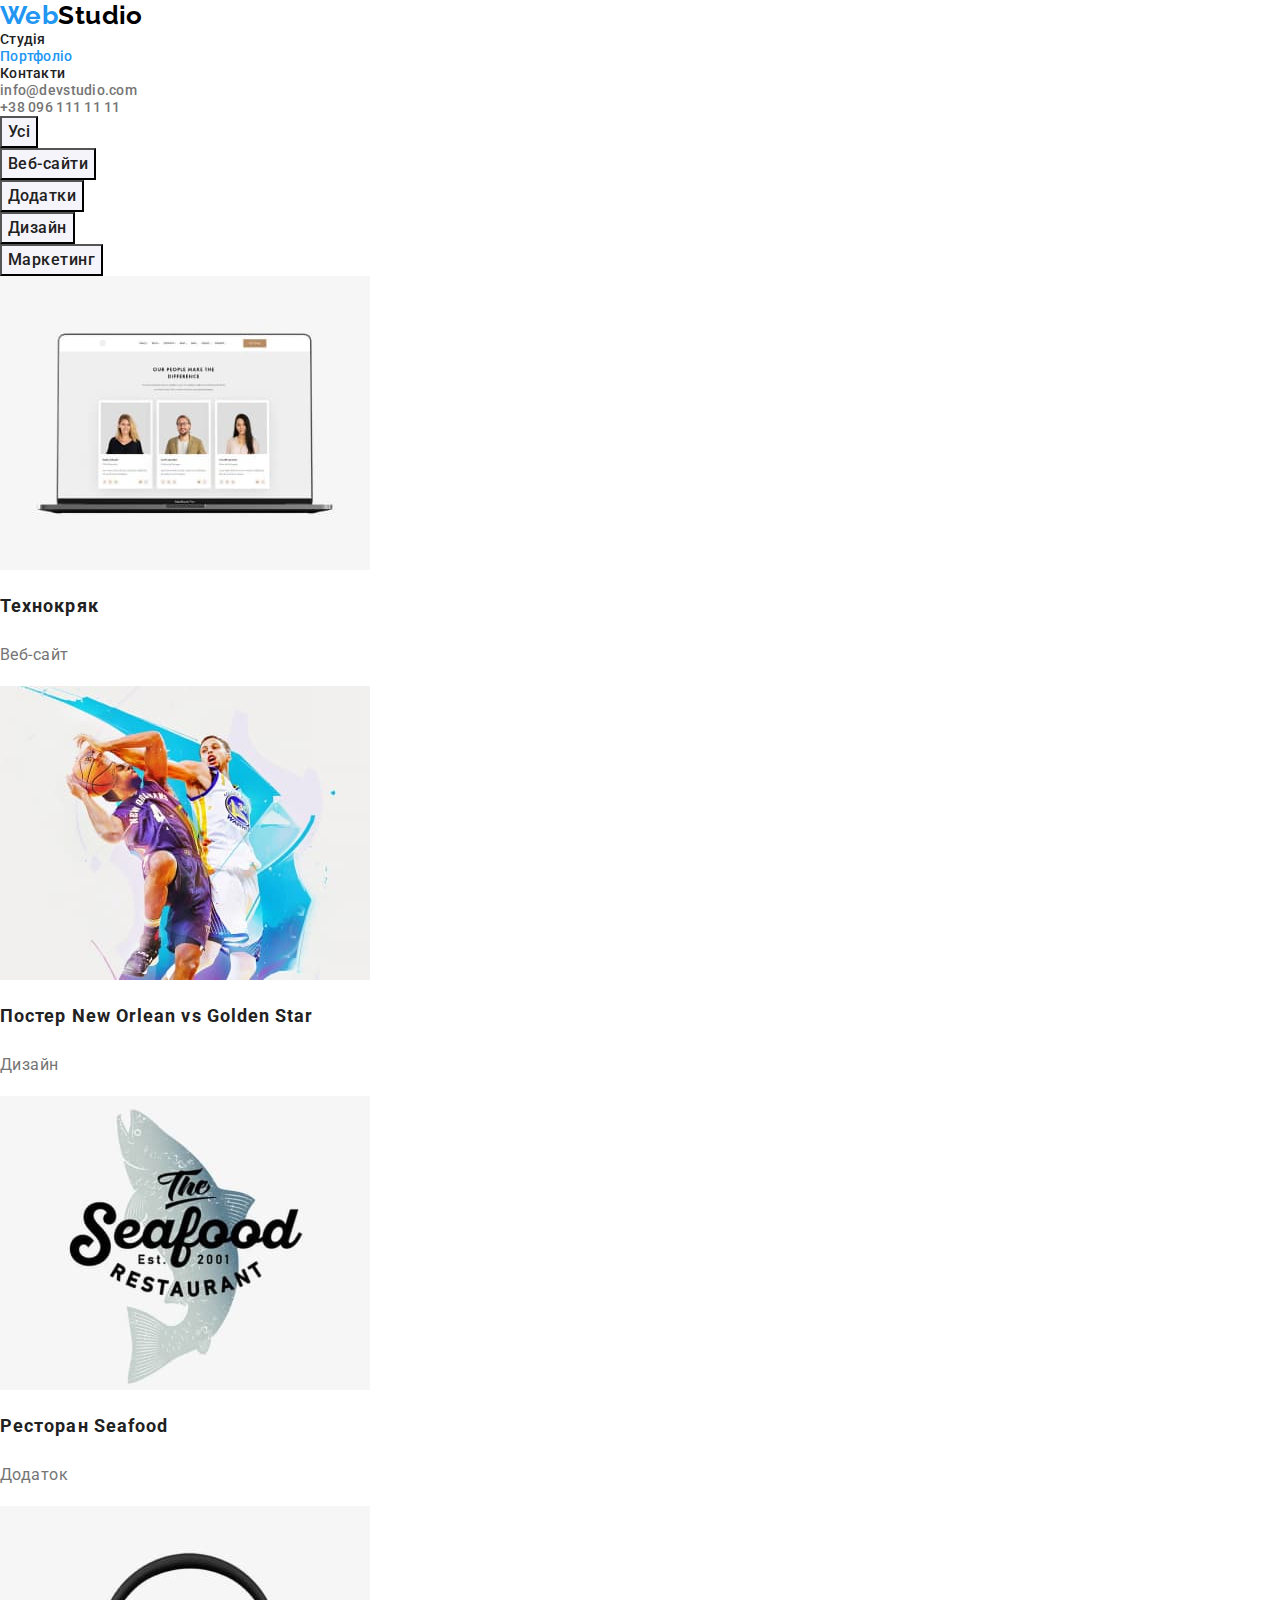
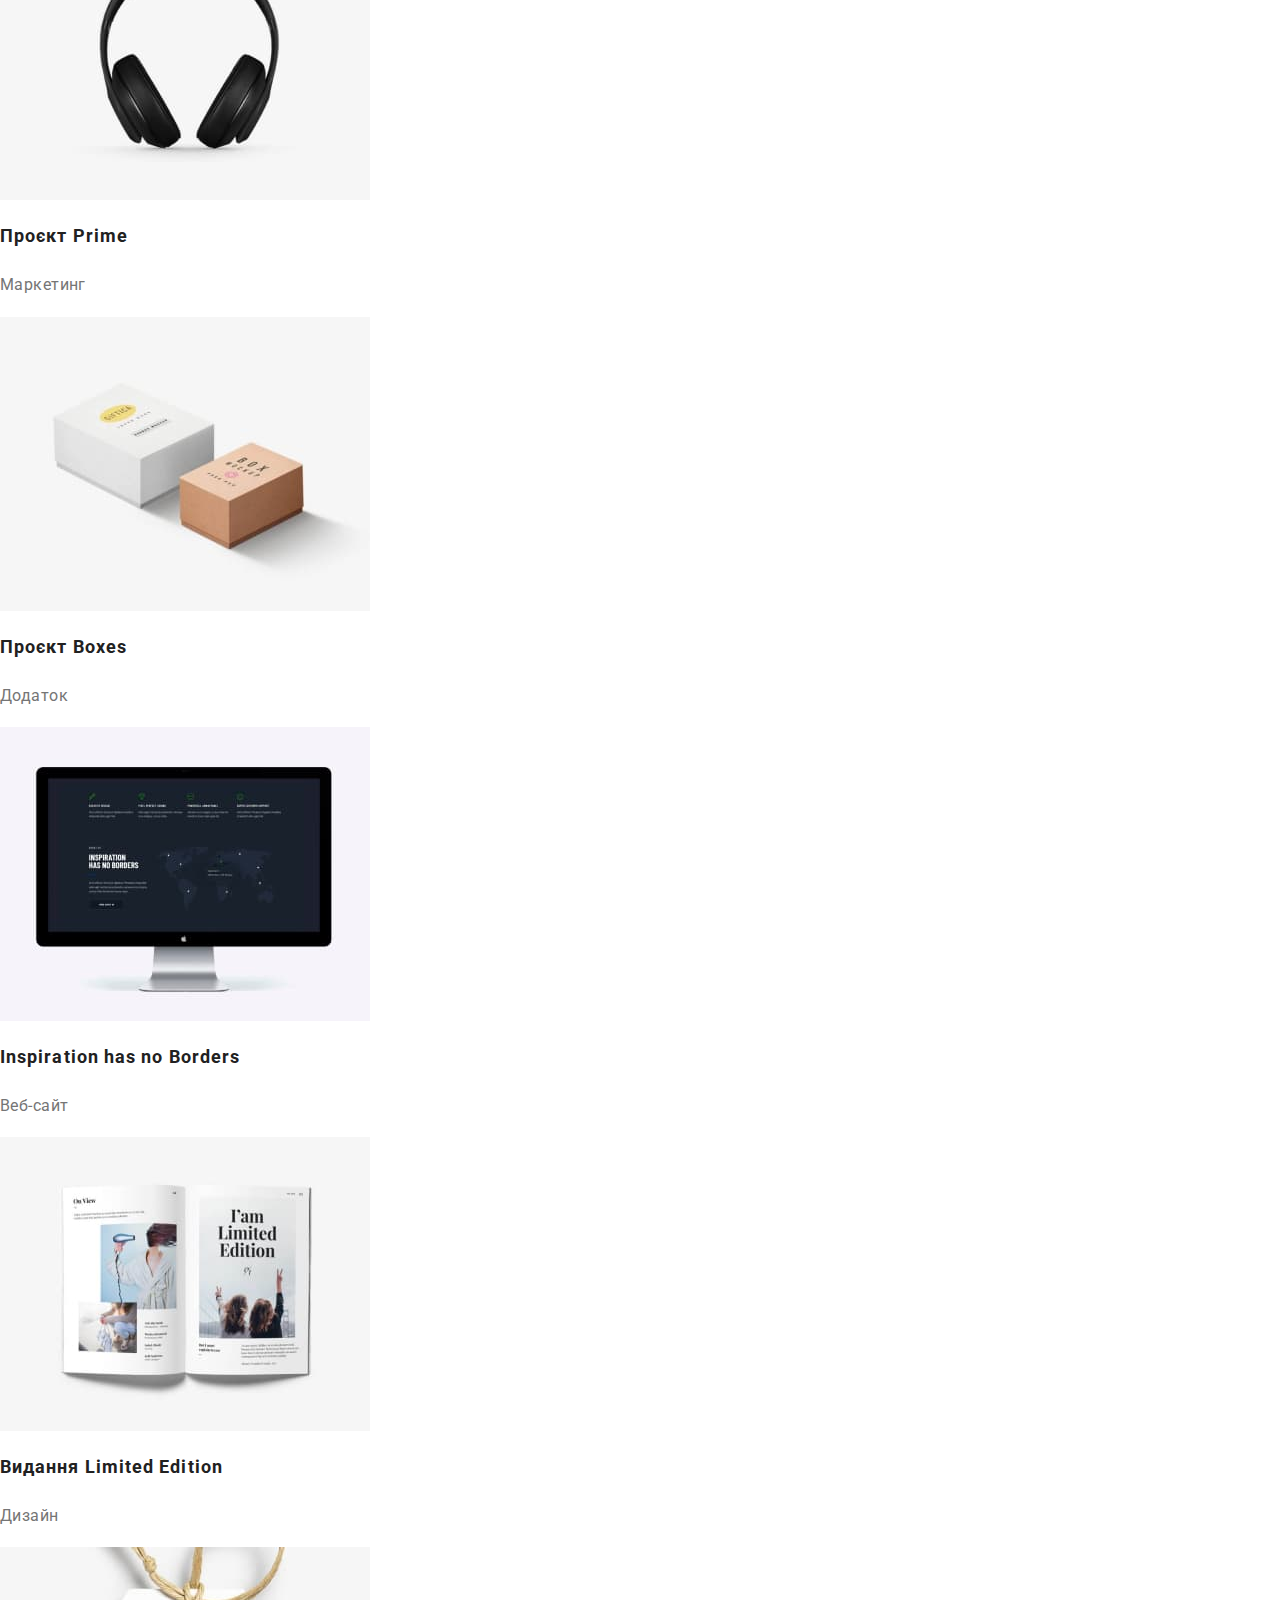
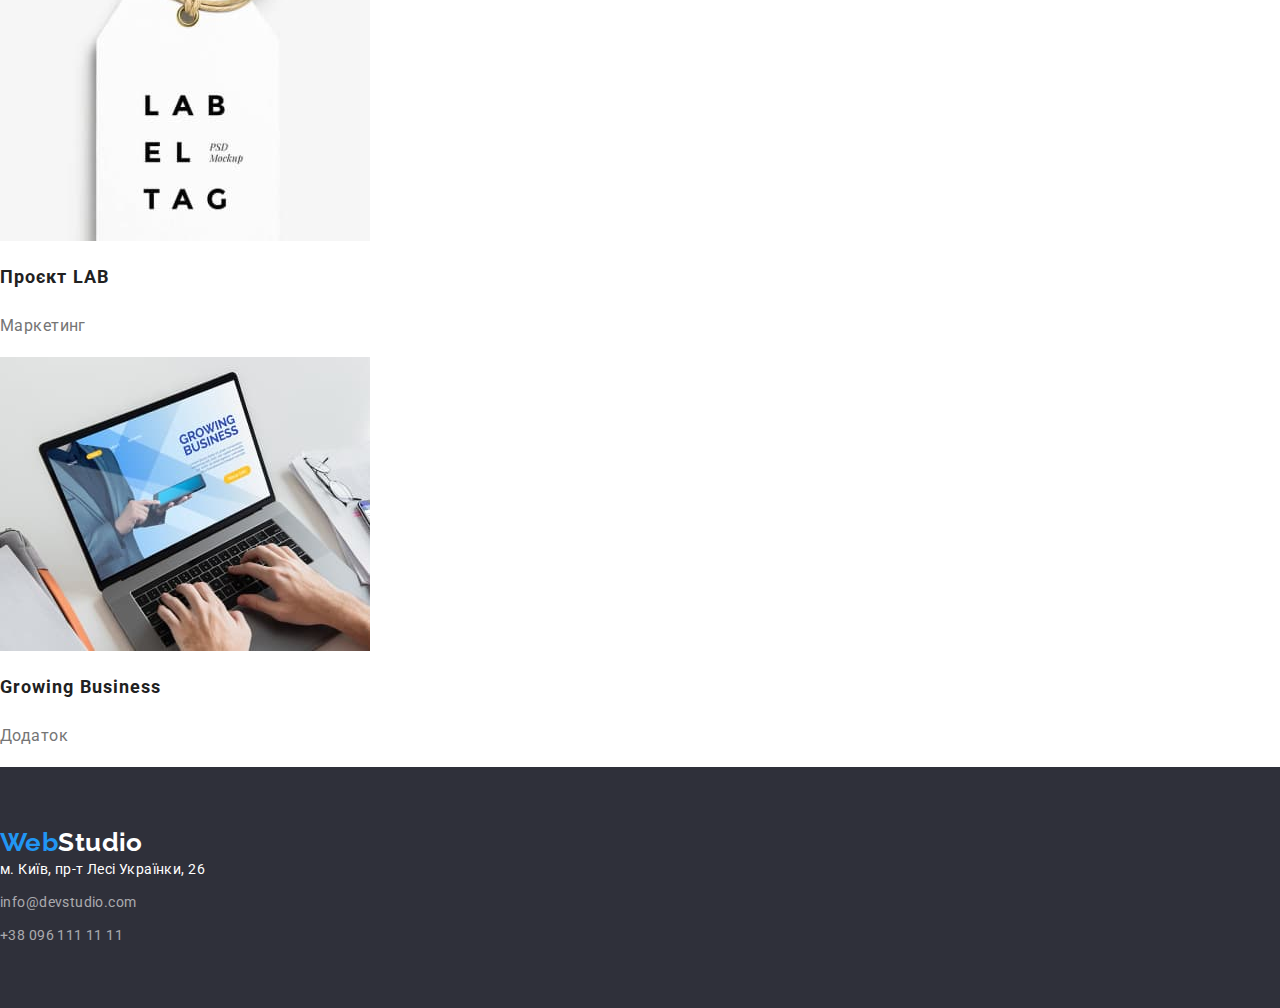
==== portfolio.html @ ab70d48a "додає геометрію елементам головної сторінки проекту" ====
<!DOCTYPE html>
<html lang="uk">

<head>
    <meta charset="UTF-8">
    <meta http-equiv="X-UA-Compatible" content="IE=edge">
    <meta name="viewport" content="width=device-width, initial-scale=1.0">
    <title>Портфоліо</title>
    <link rel="preconnect" href="https://fonts.googleapis.com">
    <link rel="preconnect" href="https://fonts.gstatic.com" crossorigin>
    <link href="https://fonts.googleapis.com/css2?family=Raleway:wght@700&family=Roboto:wght@400;500;700;900&display=swap"
        rel="stylesheet">
    <link rel="stylesheet" href="https://cdnjs.cloudflare.com/ajax/libs/modern-normalize/1.1.0/modern-normalize.min.css">
    <link rel="stylesheet" href="./css/styles.css" />
</head>

<body class="page">
    <!--Шапка проекту-->
    <header>
        <nav>
            <a class="logo" href="./index.html" lang="en">
                <span class="part-logo">Web</span>Studio</a>
            <ul class="list site-nav">
                <li><a class="link" href="./index.html">Студія</a></li>
                <li><a class="link current" href="./portfolio.html">Портфоліо</a></li>
                <li><a class="link" href="#">Контакти</a></li>
            </ul>
        </nav>
        <ul class="list contacts-header">
            <li><a href="mailto:info@devstudio.com">info@devstudio.com</a></li>
            <li><a href="tel:+380961111111">+38 096 111 11 11</a></li>
        </ul>
    </header>
        <!-- основна частина -->
       <main>
            <!-- фільтр прикладів проектів -->
            <section>
                <h1 class="visually-hidden">Приклади проектів</h1>
                <ul class="list filter">
                    <li><button type="button">Усі</button></li>
                    <li><button type="button">Веб-сайти</button></li>
                    <li><button type="button">Додатки</button></li>
                    <li><button type="button">Дизайн</button></li>
                    <li><button type="button">Маркетинг</button></li>
                </ul>                      
                <ul class="list examples-projects">
                    <li>
                        <a href="#">
                            <img src="./images/img_portfolio/img_1.jpg" 
                                 alt="ноутбук з зображеннями людей"
                                 width="370">
                            <h2 class="project-title">Технокряк</h2>
                            <p class="project-type">Веб-сайт</p>
                        </a>
                    </li>
                    <li>
                        <a href="#">
                            <img src="./images/img_portfolio/img_2.jpg" 
                                 alt="баскетболісти грають м'ячем"
                                 width="370">
                            <h2 class="project-title">Постер <span lang="en">New Orlean vs Golden Star</span></h2>
                            <p class="project-type">Дизайн</p>
                        </a>
                    </li>
                    <li>
                        <a href="#">
                            <img src="./images/img_portfolio/img_3.jpg" 
                                 alt="логотип ресторану seafood"
                                 width="370">
                            <h2 class="project-title">Ресторан <span lang="en">Seafood</span></h2>
                            <p class="project-type">Додаток</p>
                        </a>
                    </li>
                    <li>
                        <a href="#">
                            <img src="./images/img_portfolio/img_4.jpg" 
                                 alt="навушники"
                                 width="370">
                            <h2 class="project-title">Проєкт <span lang="en">Prime</span></h2>
                            <p class="project-type">Маркетинг</p>
                        </a>
                    </li>
                    <li>
                        <a href="#">
                            <img src="./images/img_portfolio/img_5.jpg" 
                                 alt="дві паперові коробочки"
                                 width="370">
                            <h2 class="project-title">Проєкт <span lang="en">Boxes</span></h2>
                            <p class="project-type">Додаток</p>
                        </a>
                    </li>
                    <li>
                        <a href="#">
                            <img src="./images/img_portfolio/img_6.jpg" 
                                 alt="монітор комп'ютера"
                                 width="370">
                            <h2 class="project-title" lang="en">Inspiration has no Borders</h2>
                            <p class="project-type">Веб-сайт</p>
                        </a>
                    </li>
                    <li>
                        <a href="#">
                            <img src="./images/img_portfolio/img_7.jpg" 
                                 alt="розгорнуті сторінки журналу"
                                 width="370">
                            <h2 class="project-title">Видання <span lang="en">Limited Edition</span></h2>
                            <p class="project-type">Дизайн</p>
                        </a>
                    </li>
                    <li>
                        <a href="#">
                            <img src="./images/img_portfolio/img_8.jpg" 
                                 alt="табличка з написом"
                                 width="370">
                            <h2 class="project-title">Проєкт <span lang="en">LAB</span></h2>
                            <p class="project-type">Маркетинг</p>
                        </a>
                    </li>
                    <li>
                        <a href="#">
                            <img src="./images/img_portfolio/img_9.jpg" 
                                 alt="людина працює на ноутбуці"
                                 width="370">
                            <h2 class="project-title" lang="en">Growing Business</h2>
                            <p class="project-type">Додаток</p>
                        </a>
                    </li>
                </ul>
            </section>
        </main>
    <!--Підвал проекту-->
    <footer class="footer">
        <a class="logo-footer" href="./index.html"><span class="part-logo">Web</span>Studio</a>
        <address>
            <ul class="list contacts-footer">
                <li><a href="https://goo.gl/maps/CPtrU1FHBa2aNyZL9" target="_blank" rel="noopener noreferrer nofollow">
                        м. Київ, пр-т Лесі Українки, 26
                    </a>
                </li>
                <li><a class="mail" href="mailto:info@devstudio.com">info@devstudio.com</a></li>
                <li><a class="tel" href="tel:+380961111111">+38 096 111 11 11</a></li>
            </ul>
        </address>
    </footer>
</body>
</html>
---- css/styles.css ----
/* цвет основного текста #212121 */
/* вторичный цвет текста #757575 */
/* белый #FFFFFF */
/* цвет акцент #2196F3 */
/* вторичный цвет фона #F5F4FA */

/* стили для index.html */

:root {
    --primary-text-color: #212121;
    --secondary-text-color: #757575;
    --white-text-color: #FFFFFF;
    --accent-color: #2196F3;
    --primary-background-color: #FFFFFF;
    --secondary-background-color: #F5F4FA;
}


html {
    box-sizing: border-box;
}

*,
*::before,
*::after {
    box-sizing: inherit;
}

body {
    color: var(--primary-text-color);
    background-color: var(--primary-background-color);
    font-family: Roboto, sans-serif;
    letter-spacing: 0.03em;
    font-size: 14px;
}

a {
    text-decoration: none;
}

.list {
    margin: 0;
    padding: 0;
    list-style: none;
}

/* .header {
    background-color: tomato;
} */

/* Logo */

.logo, 
.part-logo {
    color: #000000;
    font-family: Raleway, sans-serif;
    font-weight: 700;
    font-size: 26px;
    line-height: 1.19;
   }

.part-logo {
    color: var(--accent-color);
}

/* site-navigation */

.site-nav .link {
    color: var(--primary-text-color);
    font-weight: 500;
    font-size: 14px;
    line-height: 1.14;
    letter-spacing: 0.02em;
}

.site-nav .link:hover, 
.site-nav .link:focus {
    color: var(--accent-color);
}

.site-nav .link.current {
    color: var(--accent-color);
}

/* contacts-header */

.contacts-header a {
    color: var(--secondary-text-color);
    font-weight: 500;
    font-size: 14px;
    line-height: 1.14;
    letter-spacing: 0.02em;
}

.contacts-header a:hover,
.contacts-header a:focus {
    color: var(--accent-color);
}

.container {
    margin-left: auto;
    margin-right: auto;
    width: 1200px;
    padding-left: 15px;
    padding-right: 15px;
}

/* hero */

.hero {
    background-color: #2F303A;
    text-align: center;
}

.hero-title {
    margin-top: 0;
    margin-bottom: 30px;
    
    color: var(--white-text-color);
    font-weight: 900;
    font-size: 44px;
    line-height: 1.36;
    
    letter-spacing: 0.06em;
    text-transform: uppercase;
}

/* button */

.button {
    display: inline-block;
    min-width: 216px;
    color: var(--white-text-color);
    background-color: var(--accent-color);

    font-family: inherit;
    font-weight: 700;
    font-size: 16px;
    line-height: 1.88;
    align-items: center;
    text-align: center;
    letter-spacing: 0.06em;
    
    cursor: pointer;
    box-shadow: 0px 4px 4px rgba(0, 0, 0, 0.15);
    border-radius: 4px;
    padding: 10px 32px;
    border: 1px solid transparent;
}

.button:hover, 
.button:focus {
    background-color: #188CE8;
}

/* section about company */

.section {
    margin-bottom: 94px;
}

.section-title {
    font-size: 36px;
    line-height: 1.17;
    text-align: center;
    margin-top: 0;
    margin-bottom: 50px;
}

.visually-hidden {
    position: absolute;
    white-space: nowrap;
    width: 1px;
    height: 1px;
    overflow: hidden;
    border: 0;
    padding: 0;
    clip: rect(0 0 0 0);
    clip-path: inset(50%);
    margin: -1px;
}

.about-list .title {
    font-size: 14px;
    line-height: 1.14;
    text-transform: uppercase;
    margin-top: 0;
    margin-bottom: 10px;
}

.about-list .text {
    color: var(--secondary-text-color);
    line-height: 1.71;
    margin-top: 0;
    margin-bottom: 0;
}

/* Team of company */

.section-team {
    background-color: var(--secondary-background-color);
    padding: 94px 0;
}

.item-position {
    width: 270px;
    background-color: var(--primary-background-color);
    box-shadow: 0px 1px 3px rgba(0, 0, 0, 0.12), 0px 1px 1px rgba(0, 0, 0, 0.14), 0px 2px 1px rgba(0, 0, 0, 0.2);
    border-radius: 0px 0px 4px 4px;
    text-align: center;
    padding-bottom: 30px;
}

.image-position {
    display: block;
    margin-bottom: 30px;
}

.list-team .member {
    font-weight: 500;
    font-size: 16px;
    line-height: 1.19;
    margin-top: 0;
    margin-bottom: 10px;
}

.list-team .position {
    color: var(--secondary-text-color);
    font-size: 16px;
    line-height: 1.19;
    margin-top: 0;
    margin-bottom: 0;
}

/* footer */

.footer {
    background-color: #2F303A;
    padding-top: 60px;
    padding-bottom: 60px;
}

.logo-footer {
    color: var(--white-text-color);
    font-family: Raleway, sans-serif;
    font-weight: 700;
    font-size: 26px;
    line-height: 1.19;
}

.logo-footer-full {
    margin-bottom: 20px;
}

.contacts-footer a {
    color: var(--white-text-color);
    font-style: normal;
    font-size: 14px;
    line-height: 1.71;
}

.contacts-footer li:not(:last-child) {
    margin-bottom: 9px;
}

.contacts-footer .mail, 
.contacts-footer .tel {
    color: rgba(255, 255, 255, 0.6);
}

.contacts-footer a:hover,
.contacts-footer a:focus {
    color: var(--accent-color);
}


/* стили для portfolio.html */

.visually-hidden {
    position: absolute;
    white-space: nowrap;
    width: 1px;
    height: 1px;
    overflow: hidden;
    border: 0;
    padding: 0;
    clip: rect(0 0 0 0);
    clip-path: inset(50%);
    margin: -1px;
}

/* filter buttons */

.filter button {
    color: var(--primary-text-color);
    background-color: var(--secondary-background-color);
    font-family: inherit;
    font-weight: 500;
    font-size: 16px;
    line-height: 1.63;
    letter-spacing: 0.03em;
    cursor: pointer;
}

.filter button:hover,
.filter button:focus {
    color: var(--white-text-color);
    background-color: var(--accent-color);
}

/* examples-project */

.examples-projects a {
    color: inherit;
}

.project-title {
    font-size: 18px;
    line-height: 2;
    letter-spacing: 0.06em;
}

.project-type {
    color: var(--secondary-text-color);
    font-size: 16px;
    line-height: 1.88;
}
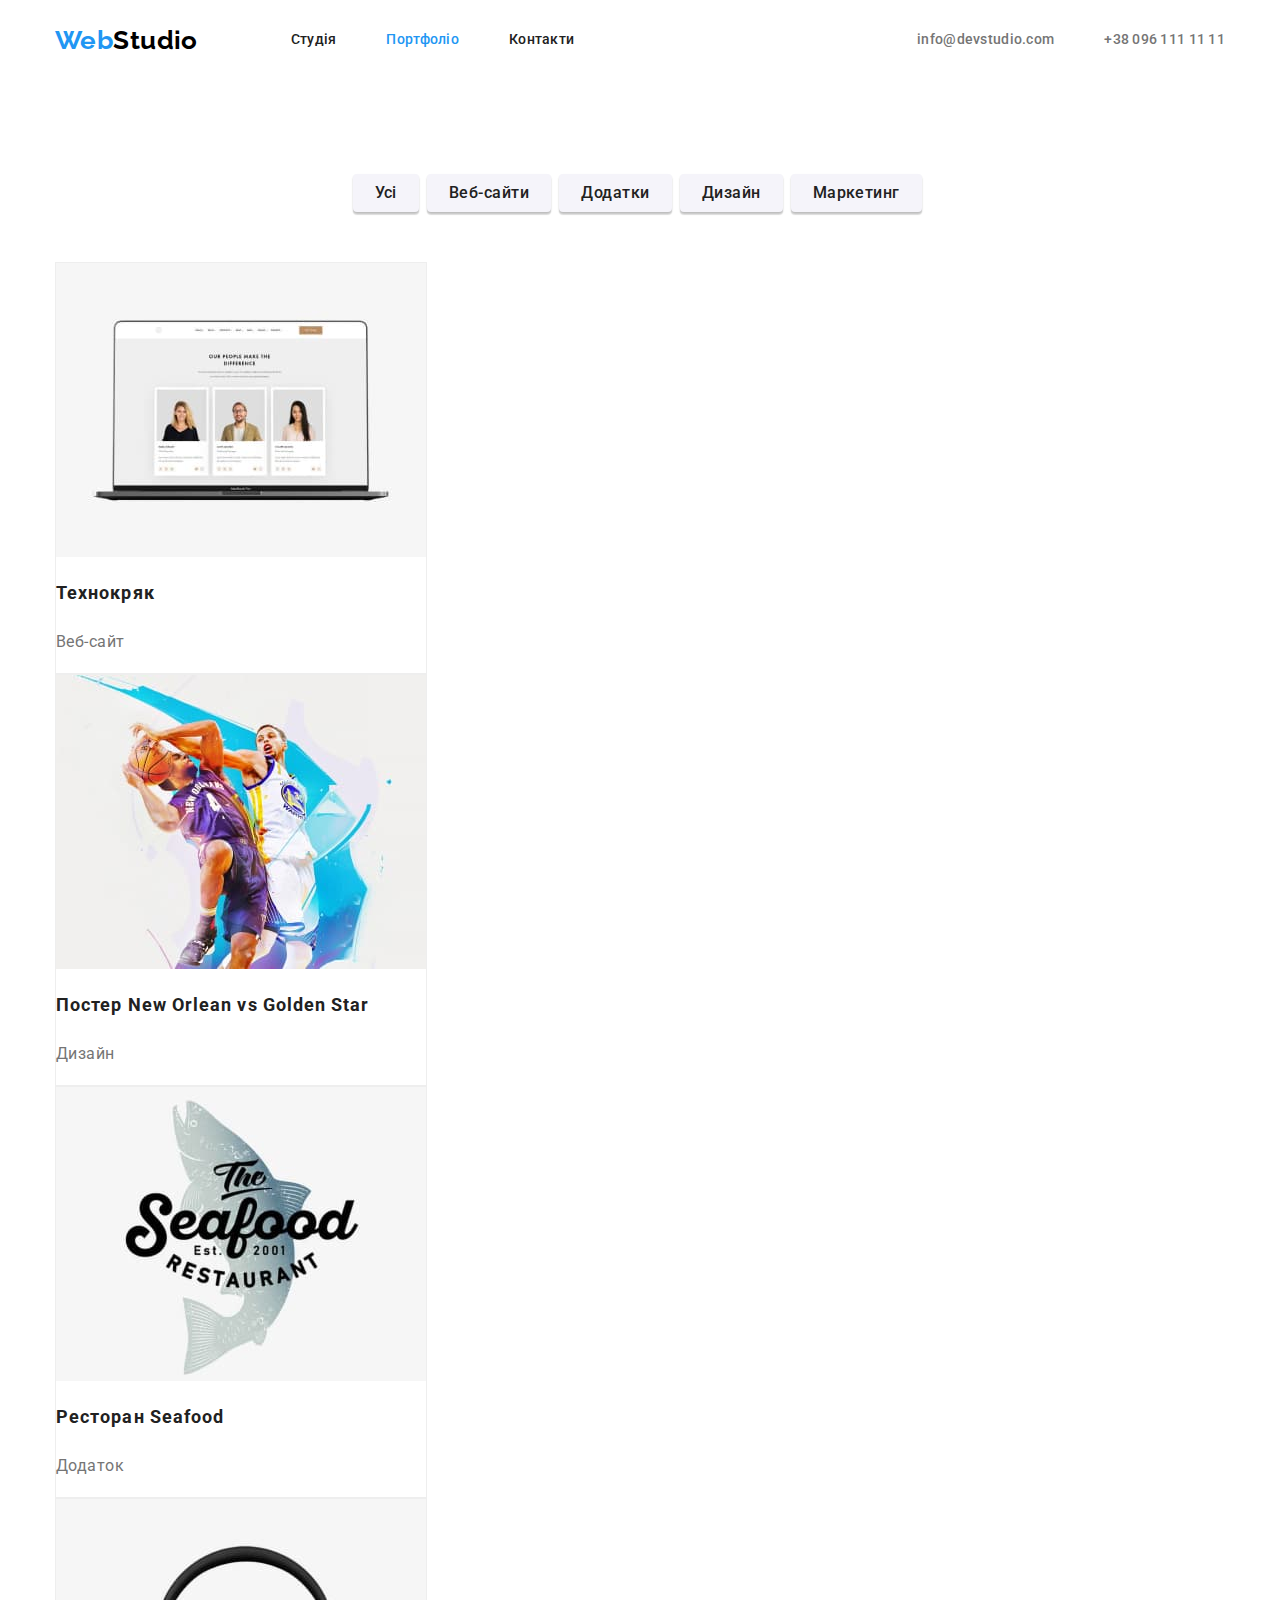
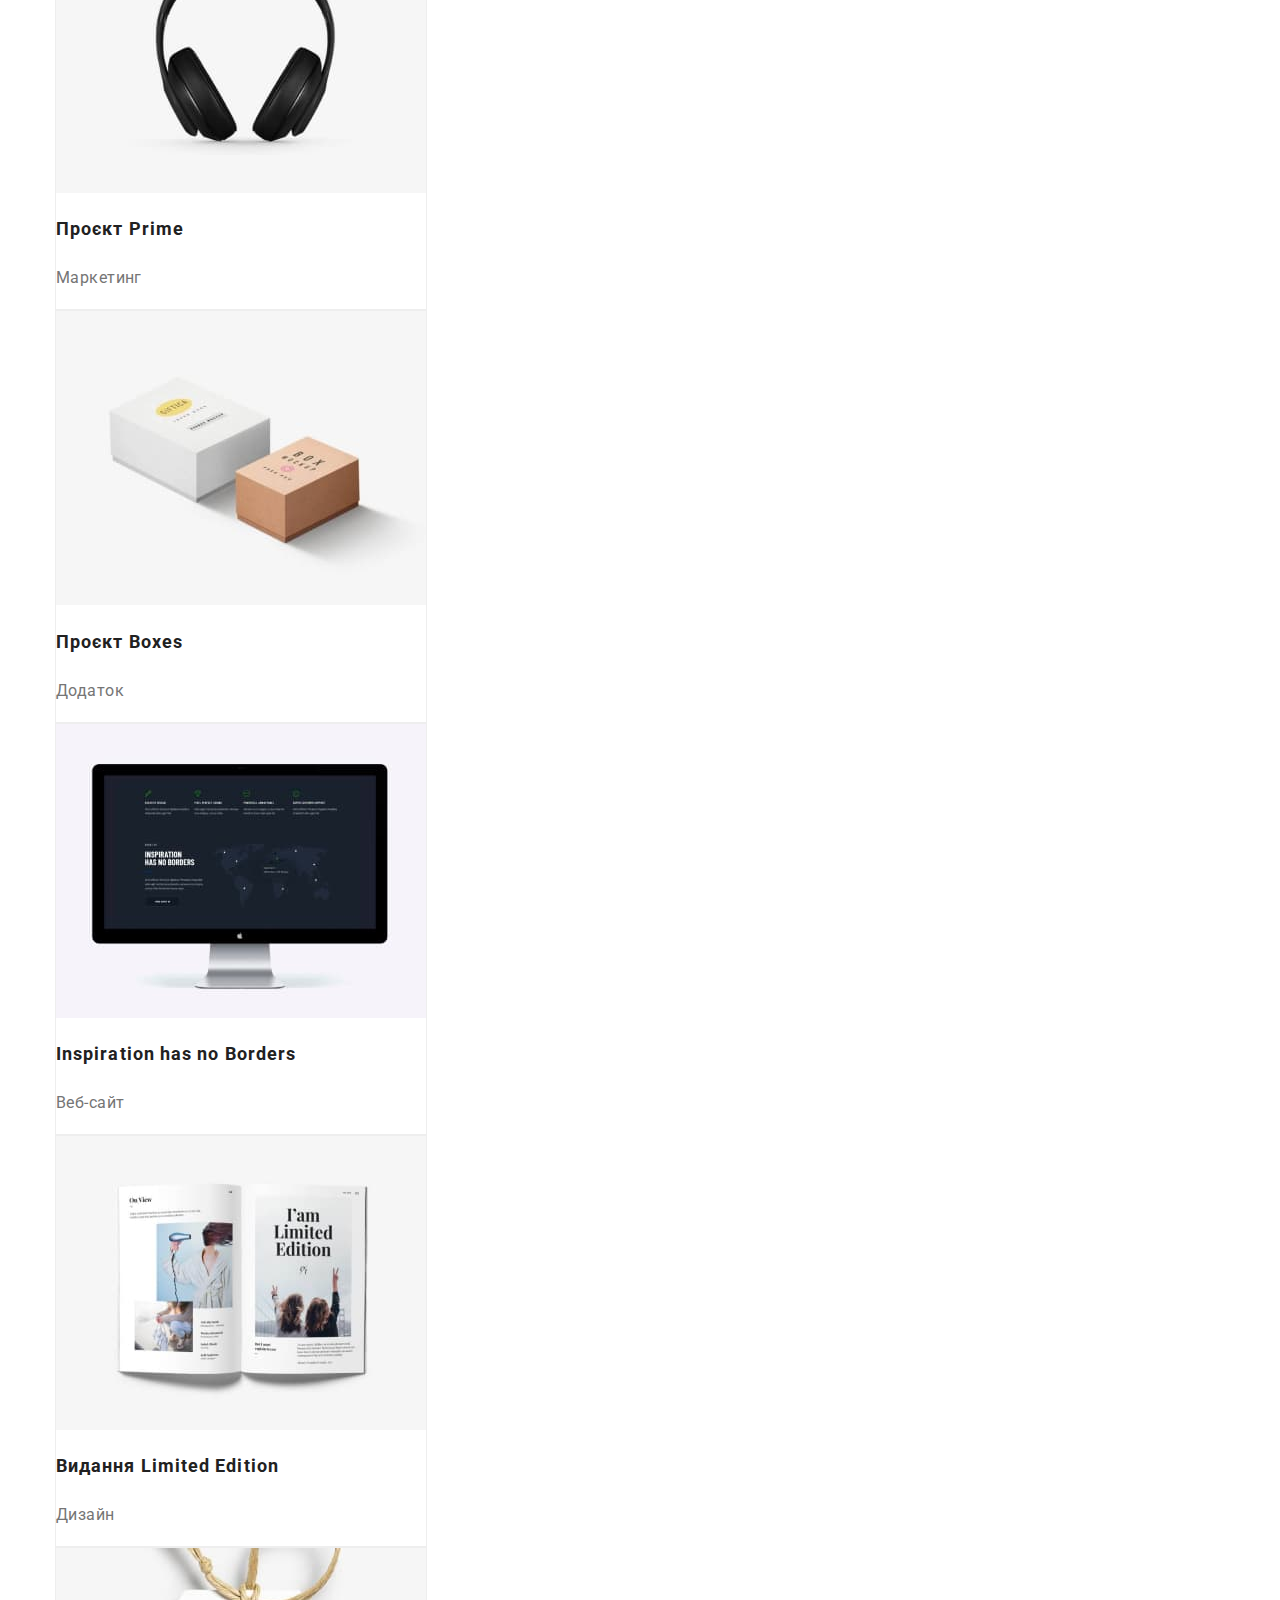
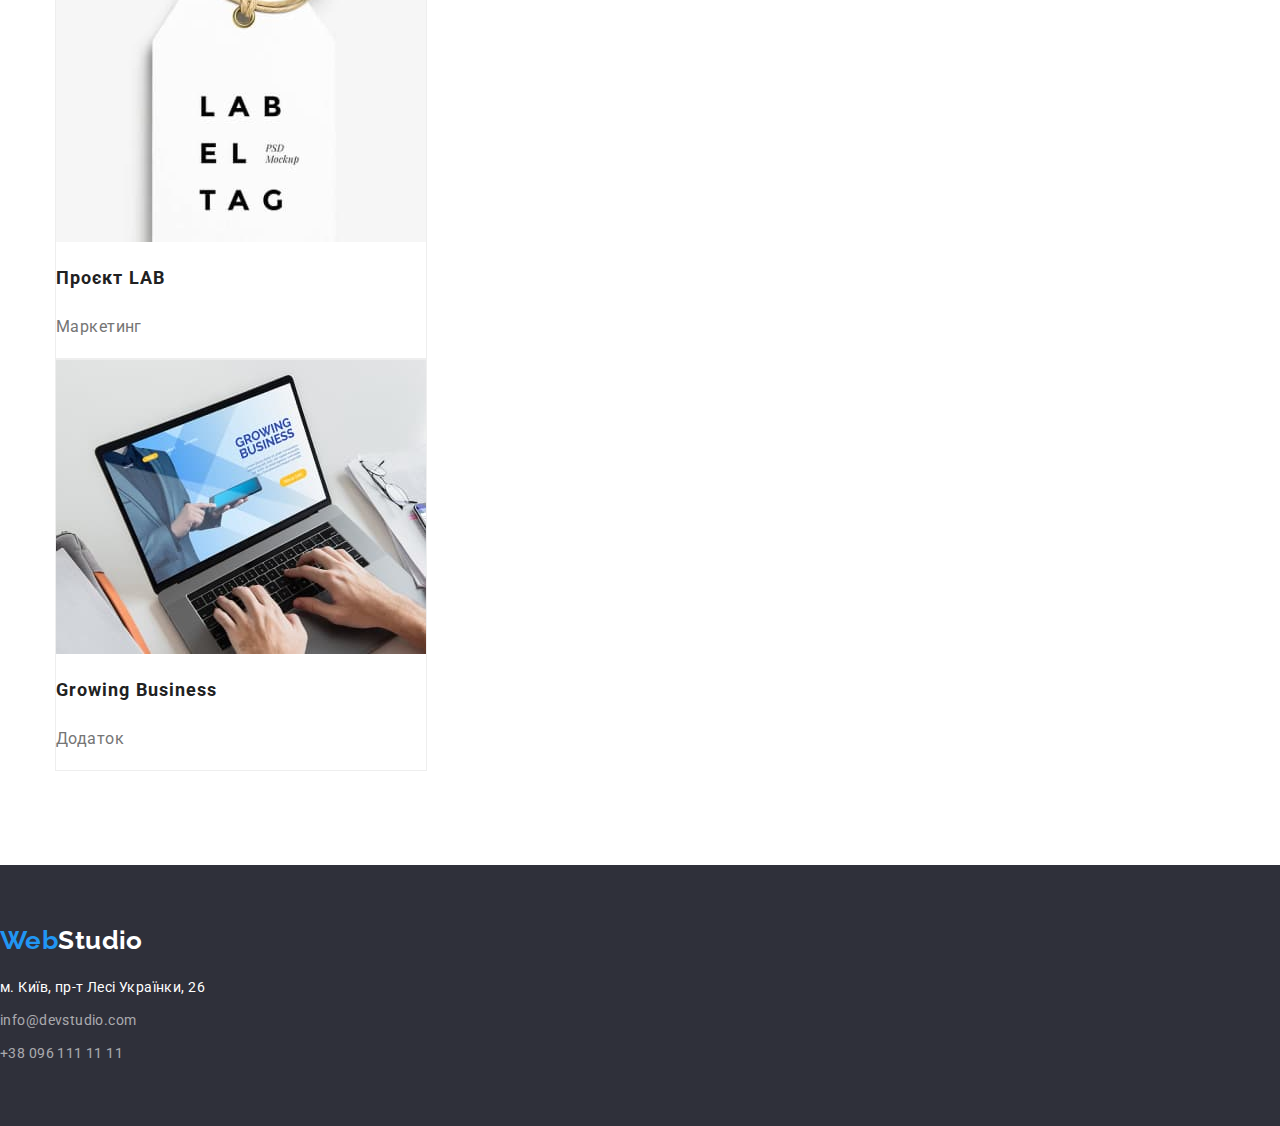
==== commit b04d8328: "додає розміщення елементів з використанням Flexbox (головна сторінка)" ====
--- a/portfolio.html
+++ b/portfolio.html
@@ -16,116 +16,104 @@
 
 <body class="page">
     <!--Шапка проекту-->
-    <header>
-        <nav>
+    <header class="header">
+        <div class="container main-header">
             <a class="logo" href="./index.html" lang="en">
                 <span class="part-logo">Web</span>Studio</a>
-            <ul class="list site-nav">
-                <li><a class="link" href="./index.html">Студія</a></li>
-                <li><a class="link current" href="./portfolio.html">Портфоліо</a></li>
-                <li><a class="link" href="#">Контакти</a></li>
+            <nav>
+                <ul class="list site-nav">
+                    <li class="item"><a class="link" href="./index.html">Студія</a></li>
+                    <li class="item"><a class="link current" href="./portfolio.html">Портфоліо</a></li>
+                    <li class="item"><a class="link" href="#">Контакти</a></li>
+                </ul>
+            </nav>
+            <ul class="list contacts-header">
+                <li class="item"><a href="mailto:info@devstudio.com">info@devstudio.com</a></li>
+                <li class="item"><a href="tel:+380961111111">+38 096 111 11 11</a></li>
             </ul>
-        </nav>
-        <ul class="list contacts-header">
-            <li><a href="mailto:info@devstudio.com">info@devstudio.com</a></li>
-            <li><a href="tel:+380961111111">+38 096 111 11 11</a></li>
-        </ul>
+        </div>
     </header>
         <!-- основна частина -->
        <main>
             <!-- фільтр прикладів проектів -->
-            <section>
-                <h1 class="visually-hidden">Приклади проектів</h1>
-                <ul class="list filter">
-                    <li><button type="button">Усі</button></li>
-                    <li><button type="button">Веб-сайти</button></li>
-                    <li><button type="button">Додатки</button></li>
-                    <li><button type="button">Дизайн</button></li>
-                    <li><button type="button">Маркетинг</button></li>
-                </ul>                      
-                <ul class="list examples-projects">
-                    <li>
-                        <a href="#">
-                            <img src="./images/img_portfolio/img_1.jpg" 
-                                 alt="ноутбук з зображеннями людей"
-                                 width="370">
-                            <h2 class="project-title">Технокряк</h2>
-                            <p class="project-type">Веб-сайт</p>
-                        </a>
-                    </li>
-                    <li>
-                        <a href="#">
-                            <img src="./images/img_portfolio/img_2.jpg" 
-                                 alt="баскетболісти грають м'ячем"
-                                 width="370">
-                            <h2 class="project-title">Постер <span lang="en">New Orlean vs Golden Star</span></h2>
-                            <p class="project-type">Дизайн</p>
-                        </a>
-                    </li>
-                    <li>
-                        <a href="#">
-                            <img src="./images/img_portfolio/img_3.jpg" 
-                                 alt="логотип ресторану seafood"
-                                 width="370">
-                            <h2 class="project-title">Ресторан <span lang="en">Seafood</span></h2>
-                            <p class="project-type">Додаток</p>
-                        </a>
-                    </li>
-                    <li>
-                        <a href="#">
-                            <img src="./images/img_portfolio/img_4.jpg" 
-                                 alt="навушники"
-                                 width="370">
-                            <h2 class="project-title">Проєкт <span lang="en">Prime</span></h2>
-                            <p class="project-type">Маркетинг</p>
-                        </a>
-                    </li>
-                    <li>
-                        <a href="#">
-                            <img src="./images/img_portfolio/img_5.jpg" 
-                                 alt="дві паперові коробочки"
-                                 width="370">
-                            <h2 class="project-title">Проєкт <span lang="en">Boxes</span></h2>
-                            <p class="project-type">Додаток</p>
-                        </a>
-                    </li>
-                    <li>
-                        <a href="#">
-                            <img src="./images/img_portfolio/img_6.jpg" 
-                                 alt="монітор комп'ютера"
-                                 width="370">
-                            <h2 class="project-title" lang="en">Inspiration has no Borders</h2>
-                            <p class="project-type">Веб-сайт</p>
-                        </a>
-                    </li>
-                    <li>
-                        <a href="#">
-                            <img src="./images/img_portfolio/img_7.jpg" 
-                                 alt="розгорнуті сторінки журналу"
-                                 width="370">
-                            <h2 class="project-title">Видання <span lang="en">Limited Edition</span></h2>
-                            <p class="project-type">Дизайн</p>
-                        </a>
-                    </li>
-                    <li>
-                        <a href="#">
-                            <img src="./images/img_portfolio/img_8.jpg" 
-                                 alt="табличка з написом"
-                                 width="370">
-                            <h2 class="project-title">Проєкт <span lang="en">LAB</span></h2>
-                            <p class="project-type">Маркетинг</p>
-                        </a>
-                    </li>
-                    <li>
-                        <a href="#">
-                            <img src="./images/img_portfolio/img_9.jpg" 
-                                 alt="людина працює на ноутбуці"
-                                 width="370">
-                            <h2 class="project-title" lang="en">Growing Business</h2>
-                            <p class="project-type">Додаток</p>
-                        </a>
-                    </li>
-                </ul>
+            <section class="section">
+                <div class="container">
+                    <h1 class="visually-hidden">Приклади проектів</h1>
+                    <ul class="list filter">
+                        <li class="item"><button type="button">Усі</button></li>
+                        <li class="item"><button type="button">Веб-сайти</button></li>
+                        <li class="item"><button type="button">Додатки</button></li>
+                        <li class="item"><button type="button">Дизайн</button></li>
+                        <li class="item"><button type="button">Маркетинг</button></li>
+                    </ul>
+                    <ul class="list examples-projects">
+                        <li>
+                            <div>
+                                <a class="item" href="#">
+                                    <img class="project-image" src="./images/img_portfolio/img_1.jpg" alt="ноутбук з зображеннями людей" width="370">
+                                    <h2 class="project-title">Технокряк</h2>
+                                    <p class="project-type">Веб-сайт</p>
+                                </a>
+                            </div>
+                        </li>
+                        <li>
+                            <a href="#">
+                                <img src="./images/img_portfolio/img_2.jpg" alt="баскетболісти грають м'ячем" width="370">
+                                <h2 class="project-title">Постер <span lang="en">New Orlean vs Golden Star</span></h2>
+                                <p class="project-type">Дизайн</p>
+                            </a>
+                        </li>
+                        <li>
+                            <a href="#">
+                                <img src="./images/img_portfolio/img_3.jpg" alt="логотип ресторану seafood" width="370">
+                                <h2 class="project-title">Ресторан <span lang="en">Seafood</span></h2>
+                                <p class="project-type">Додаток</p>
+                            </a>
+                        </li>
+                        <li>
+                            <a href="#">
+                                <img src="./images/img_portfolio/img_4.jpg" alt="навушники" width="370">
+                                <h2 class="project-title">Проєкт <span lang="en">Prime</span></h2>
+                                <p class="project-type">Маркетинг</p>
+                            </a>
+                        </li>
+                        <li>
+                            <a href="#">
+                                <img src="./images/img_portfolio/img_5.jpg" alt="дві паперові коробочки" width="370">
+                                <h2 class="project-title">Проєкт <span lang="en">Boxes</span></h2>
+                                <p class="project-type">Додаток</p>
+                            </a>
+                        </li>
+                        <li>
+                            <a href="#">
+                                <img src="./images/img_portfolio/img_6.jpg" alt="монітор комп'ютера" width="370">
+                                <h2 class="project-title" lang="en">Inspiration has no Borders</h2>
+                                <p class="project-type">Веб-сайт</p>
+                            </a>
+                        </li>
+                        <li>
+                            <a href="#">
+                                <img src="./images/img_portfolio/img_7.jpg" alt="розгорнуті сторінки журналу" width="370">
+                                <h2 class="project-title">Видання <span lang="en">Limited Edition</span></h2>
+                                <p class="project-type">Дизайн</p>
+                            </a>
+                        </li>
+                        <li>
+                            <a href="#">
+                                <img src="./images/img_portfolio/img_8.jpg" alt="табличка з написом" width="370">
+                                <h2 class="project-title">Проєкт <span lang="en">LAB</span></h2>
+                                <p class="project-type">Маркетинг</p>
+                            </a>
+                        </li>
+                        <li>
+                            <a href="#">
+                                <img src="./images/img_portfolio/img_9.jpg" alt="людина працює на ноутбуці" width="370">
+                                <h2 class="project-title" lang="en">Growing Business</h2>
+                                <p class="project-type">Додаток</p>
+                            </a>
+                        </li>
+                    </ul>
+                </div>
             </section>
         </main>
     <!--Підвал проекту-->
--- a/css/styles.css
+++ b/css/styles.css
@@ -48,6 +48,14 @@
     background-color: tomato;
 } */
 
+
+/* main-header */
+
+.main-header {
+    display: flex;
+    align-items: center;
+}
+
 /* Logo */
 
 .logo, 
@@ -57,7 +65,7 @@
     font-weight: 700;
     font-size: 26px;
     line-height: 1.19;
-   }
+}
 
 .part-logo {
     color: var(--accent-color);
@@ -65,7 +73,20 @@
 
 /* site-navigation */
 
+.site-nav {
+    display: flex;
+    margin-left: 93px;
+}
+
+.site-nav .item:not(:last-child ) {
+    margin-right: 50px;
+}
+
 .site-nav .link {
+    display: block;
+    padding-top: 32px;
+    padding-bottom: 32px;
+    
     color: var(--primary-text-color);
     font-weight: 500;
     font-size: 14px;
@@ -84,7 +105,20 @@
 
 /* contacts-header */
 
+.contacts-header {
+    display: flex;
+    margin-left: auto;
+}
+
+.contacts-header .item:not(:last-child) {
+    margin-right: 50px;
+}
+
 .contacts-header a {
+    display: block;
+    padding-top: 32px;
+    padding-bottom: 32px;
+
     color: var(--secondary-text-color);
     font-weight: 500;
     font-size: 14px;
@@ -156,7 +190,12 @@
 /* section about company */
 
 .section {
-    margin-bottom: 94px;
+   padding-top: 94px;
+   padding-bottom: 94px;
+}
+
+.no-padding-top {
+    padding-top: 0;
 }
 
 .section-title {
@@ -180,6 +219,19 @@
     margin: -1px;
 }
 
+.about-list {
+    display: flex;
+}
+
+.about-list .item {
+    width: calc((100% - 90px) / 4);
+    margin-right: 30px;
+}
+
+.about-list .item:nth-child(4n) {
+    margin-right: 0;
+}
+
 .about-list .title {
     font-size: 14px;
     line-height: 1.14;
@@ -195,11 +247,32 @@
     margin-bottom: 0;
 }
 
+/* list-work */
+
+.list-work {
+    display: flex;
+}
+
+.list-work .item:not(:nth-child(3n)) {
+    margin-right: 30px;
+}
+
+.image-work {
+    display: block;
+}
+
 /* Team of company */
 
 .section-team {
     background-color: var(--secondary-background-color);
-    padding: 94px 0;
+}
+
+.list-team {
+    display: flex;
+}
+
+.list-team .item:not(:nth-child(4n)) {
+    margin-right: 30px;
 }
 
 .item-position {
@@ -246,9 +319,7 @@
     font-weight: 700;
     font-size: 26px;
     line-height: 1.19;
-}
-
-.logo-footer-full {
+    display: block;
     margin-bottom: 20px;
 }
 
@@ -291,7 +362,19 @@
 
 /* filter buttons */
 
+.filter {
+    display: flex;
+    margin-left: auto;
+    margin-right: auto;
+    width: 575px;
+    margin-bottom: 50px;
+}
+
 .filter button {
+    display: inline-block;
+    padding: 6px 22px;
+    border: 0;
+        
     color: var(--primary-text-color);
     background-color: var(--secondary-background-color);
     font-family: inherit;
@@ -300,9 +383,16 @@
     line-height: 1.63;
     letter-spacing: 0.03em;
     cursor: pointer;
-}
-
-.filter button:hover,
+    box-shadow: 0px 3px 1px rgba(0, 0, 0, 0.1), 0px 1px 2px rgba(0, 0, 0, 0.08), 0px 2px 2px rgba(0, 0, 0, 0.12);
+    border-radius: 4px;
+    text-align: center;
+}
+
+.filter .item:not(:last-child) {
+    margin-right: 8px;
+}
+
+ .filter button:hover,
 .filter button:focus {
     color: var(--white-text-color);
     background-color: var(--accent-color);
@@ -312,6 +402,8 @@
 
 .examples-projects a {
     color: inherit;
+    display: inline-block;
+    border: 1px solid #EEEEEE;
 }
 
 .project-title {
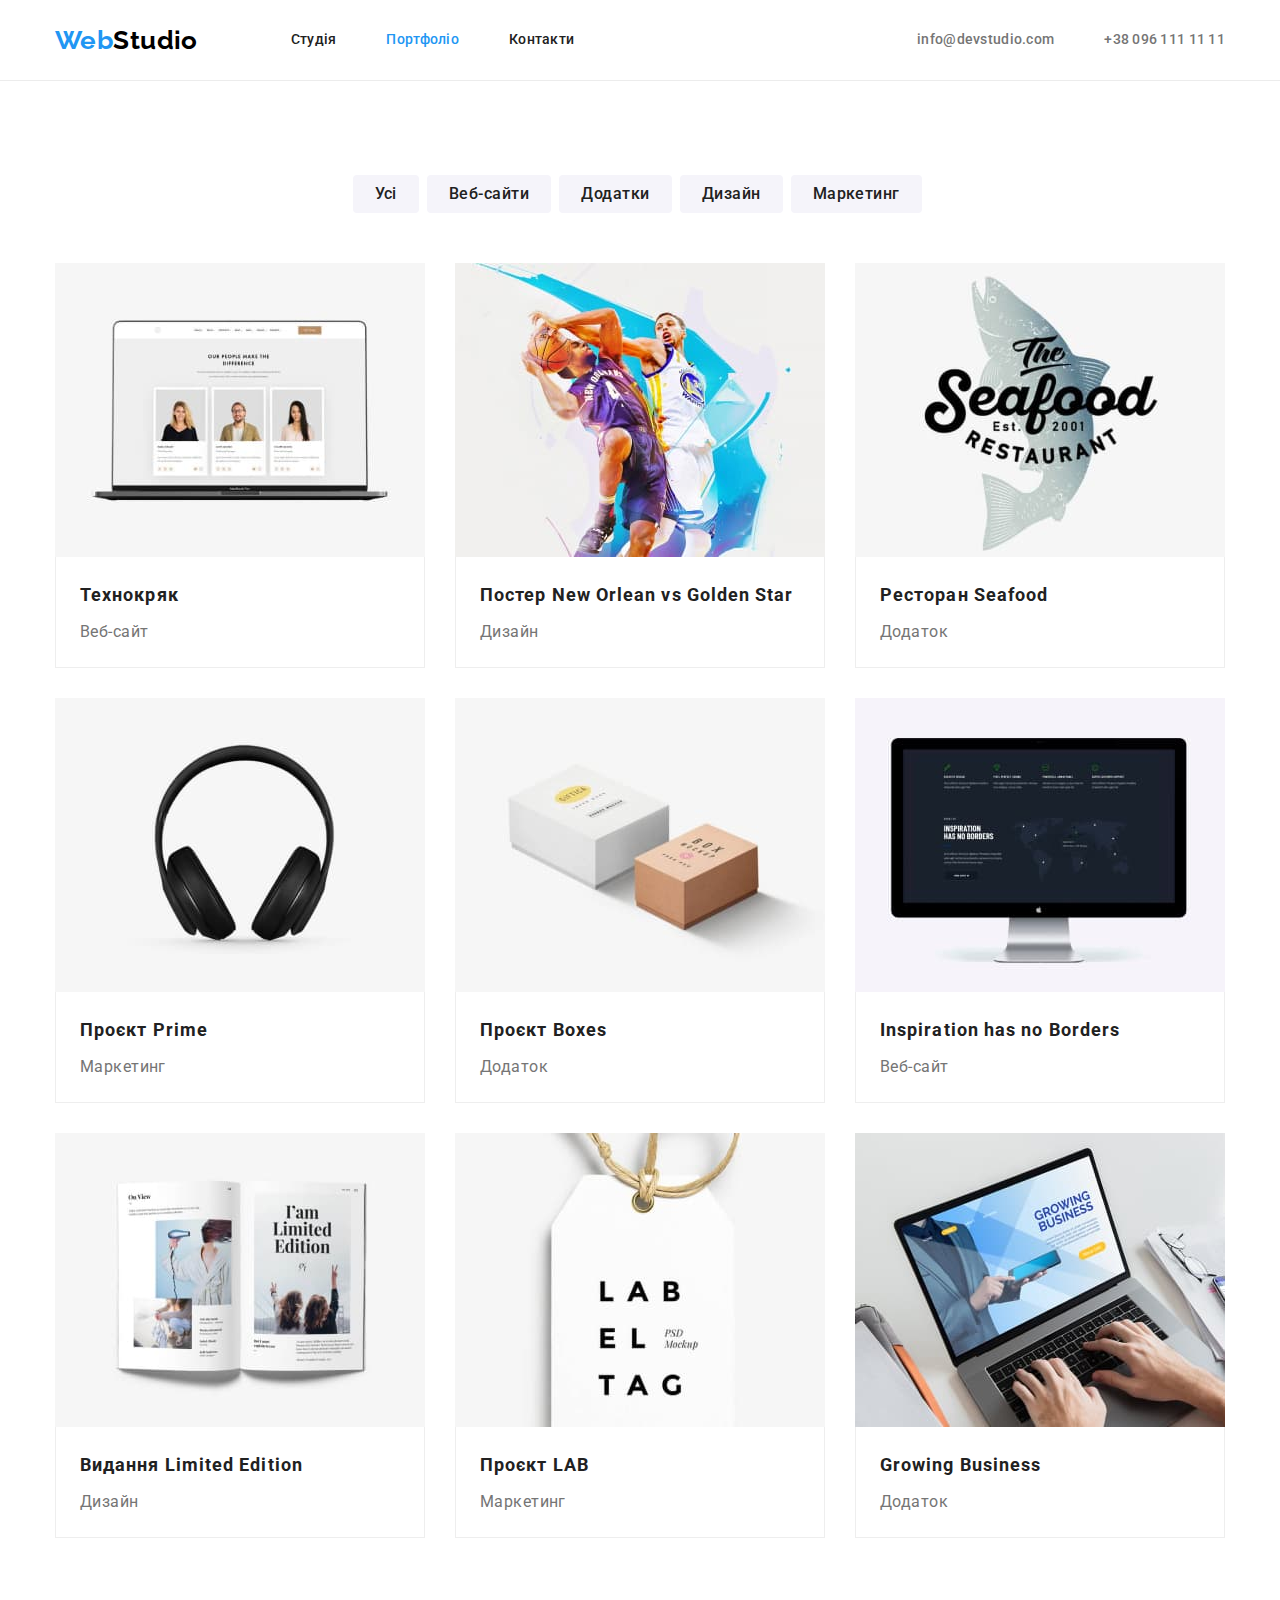
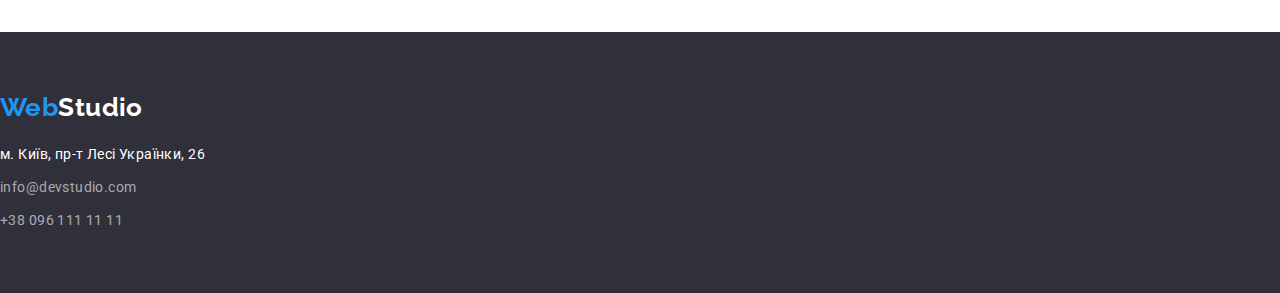
==== commit bee217bd: "додає геометрію та розміщення елементів з використанням Flexbox (сторінка портфоліо)" ====
--- a/portfolio.html
+++ b/portfolio.html
@@ -48,68 +48,84 @@
                     </ul>
                     <ul class="list examples-projects">
                         <li>
-                            <div>
-                                <a class="item" href="#">
-                                    <img class="project-image" src="./images/img_portfolio/img_1.jpg" alt="ноутбук з зображеннями людей" width="370">
+                            <a href="#">
+                                <img class="image" src="./images/img_portfolio/img_1.jpg" alt="ноутбук з зображеннями людей" width="370">
+                                <div class="project-text">
                                     <h2 class="project-title">Технокряк</h2>
                                     <p class="project-type">Веб-сайт</p>
-                                </a>
-                            </div>
-                        </li>
-                        <li>
-                            <a href="#">
-                                <img src="./images/img_portfolio/img_2.jpg" alt="баскетболісти грають м'ячем" width="370">
-                                <h2 class="project-title">Постер <span lang="en">New Orlean vs Golden Star</span></h2>
-                                <p class="project-type">Дизайн</p>
+                                </div>
                             </a>
                         </li>
                         <li>
                             <a href="#">
-                                <img src="./images/img_portfolio/img_3.jpg" alt="логотип ресторану seafood" width="370">
-                                <h2 class="project-title">Ресторан <span lang="en">Seafood</span></h2>
-                                <p class="project-type">Додаток</p>
+                                <img class="image" src="./images/img_portfolio/img_2.jpg" alt="баскетболісти грають м'ячем" width="370">
+                                <div class="project-text">
+                                    <h2 class="project-title">Постер <span lang="en">New Orlean vs Golden Star</span></h2>
+                                    <p class="project-type">Дизайн</p>
+                                </div>
                             </a>
                         </li>
                         <li>
                             <a href="#">
-                                <img src="./images/img_portfolio/img_4.jpg" alt="навушники" width="370">
-                                <h2 class="project-title">Проєкт <span lang="en">Prime</span></h2>
-                                <p class="project-type">Маркетинг</p>
+                                <img class="image" src="./images/img_portfolio/img_3.jpg" alt="логотип ресторану seafood" width="370">
+                                <div class="project-text">
+                                    <h2 class="project-title">Ресторан <span lang="en">Seafood</span></h2>
+                                    <p class="project-type">Додаток</p>
+                                </div>
                             </a>
                         </li>
                         <li>
                             <a href="#">
-                                <img src="./images/img_portfolio/img_5.jpg" alt="дві паперові коробочки" width="370">
-                                <h2 class="project-title">Проєкт <span lang="en">Boxes</span></h2>
-                                <p class="project-type">Додаток</p>
+                                <img class="image" src="./images/img_portfolio/img_4.jpg" alt="навушники" width="370">
+                                <div class="project-text">
+                                    <h2 class="project-title">Проєкт <span lang="en">Prime</span></h2>
+                                    <p class="project-type">Маркетинг</p>
+                                </div>
                             </a>
                         </li>
                         <li>
                             <a href="#">
-                                <img src="./images/img_portfolio/img_6.jpg" alt="монітор комп'ютера" width="370">
-                                <h2 class="project-title" lang="en">Inspiration has no Borders</h2>
-                                <p class="project-type">Веб-сайт</p>
+                                <img class="image" src="./images/img_portfolio/img_5.jpg" alt="дві паперові коробочки" width="370">
+                                <div class="project-text">
+                                    <h2 class="project-title">Проєкт <span lang="en">Boxes</span></h2>
+                                    <p class="project-type">Додаток</p>
+                                </div>
                             </a>
                         </li>
                         <li>
                             <a href="#">
-                                <img src="./images/img_portfolio/img_7.jpg" alt="розгорнуті сторінки журналу" width="370">
-                                <h2 class="project-title">Видання <span lang="en">Limited Edition</span></h2>
-                                <p class="project-type">Дизайн</p>
+                                <img class="image" src="./images/img_portfolio/img_6.jpg" alt="монітор комп'ютера" width="370">
+                                <div class="project-text">
+                                    <h2 class="project-title" lang="en">Inspiration has no Borders</h2>
+                                    <p class="project-type">Веб-сайт</p>
+                                </div>
                             </a>
                         </li>
                         <li>
                             <a href="#">
-                                <img src="./images/img_portfolio/img_8.jpg" alt="табличка з написом" width="370">
-                                <h2 class="project-title">Проєкт <span lang="en">LAB</span></h2>
-                                <p class="project-type">Маркетинг</p>
+                                <img class="image" src="./images/img_portfolio/img_7.jpg" alt="розгорнуті сторінки журналу" width="370">
+                                <div class="project-text">
+                                    <h2 class="project-title">Видання <span lang="en">Limited Edition</span></h2>
+                                    <p class="project-type">Дизайн</p>
+                                </div>
                             </a>
                         </li>
                         <li>
                             <a href="#">
-                                <img src="./images/img_portfolio/img_9.jpg" alt="людина працює на ноутбуці" width="370">
-                                <h2 class="project-title" lang="en">Growing Business</h2>
-                                <p class="project-type">Додаток</p>
+                                <img class="image" src="./images/img_portfolio/img_8.jpg" alt="табличка з написом" width="370">
+                                <div class="project-text">
+                                    <h2 class="project-title">Проєкт <span lang="en">LAB</span></h2>
+                                    <p class="project-type">Маркетинг</p>
+                                </div>
+                            </a>
+                        </li>
+                        <li>
+                            <a href="#">
+                                <img class="image" src="./images/img_portfolio/img_9.jpg" alt="людина працює на ноутбуці" width="370">
+                                <div class="project-text">
+                                    <h2 class="project-title" lang="en">Growing Business</h2>
+                                    <p class="project-type">Додаток</p>
+                                </div>
                             </a>
                         </li>
                     </ul>
--- a/css/styles.css
+++ b/css/styles.css
@@ -44,10 +44,9 @@
     list-style: none;
 }
 
-/* .header {
-    background-color: tomato;
-} */
-
+.header {
+    border-bottom: 1px solid #ECECEC;
+}
 
 /* main-header */
 
@@ -383,7 +382,7 @@
     line-height: 1.63;
     letter-spacing: 0.03em;
     cursor: pointer;
-    box-shadow: 0px 3px 1px rgba(0, 0, 0, 0.1), 0px 1px 2px rgba(0, 0, 0, 0.08), 0px 2px 2px rgba(0, 0, 0, 0.12);
+   
     border-radius: 4px;
     text-align: center;
 }
@@ -396,23 +395,50 @@
 .filter button:focus {
     color: var(--white-text-color);
     background-color: var(--accent-color);
+    box-shadow: 0px 3px 1px rgba(0, 0, 0, 0.1), 0px 1px 2px rgba(0, 0, 0, 0.08), 0px 2px 2px rgba(0, 0, 0, 0.12);
 }
 
 /* examples-project */
+
+.examples-projects {
+    display: flex;
+    flex-wrap: wrap;
+    gap: 30px;
+}
 
 .examples-projects a {
     color: inherit;
     display: inline-block;
-    border: 1px solid #EEEEEE;
+}
+
+.examples-projects .image {
+    display: block;
+}
+
+.project-text {
+    width: 370px;
+    padding-top: 20px;
+    padding-left: 24px;
+    padding-bottom: 20px;
+    padding-right: 24px;
+    border-right: 1px solid #EEEEEE;
+    border-bottom: 1px solid #EEEEEE;
+    border-left: 1px solid #EEEEEE;
 }
 
 .project-title {
+    margin-top: 0;
+    margin-bottom: 4px;
+
     font-size: 18px;
     line-height: 2;
     letter-spacing: 0.06em;
 }
 
 .project-type {
+    margin-top: 0;
+    margin-bottom: 0;
+    
     color: var(--secondary-text-color);
     font-size: 16px;
     line-height: 1.88;
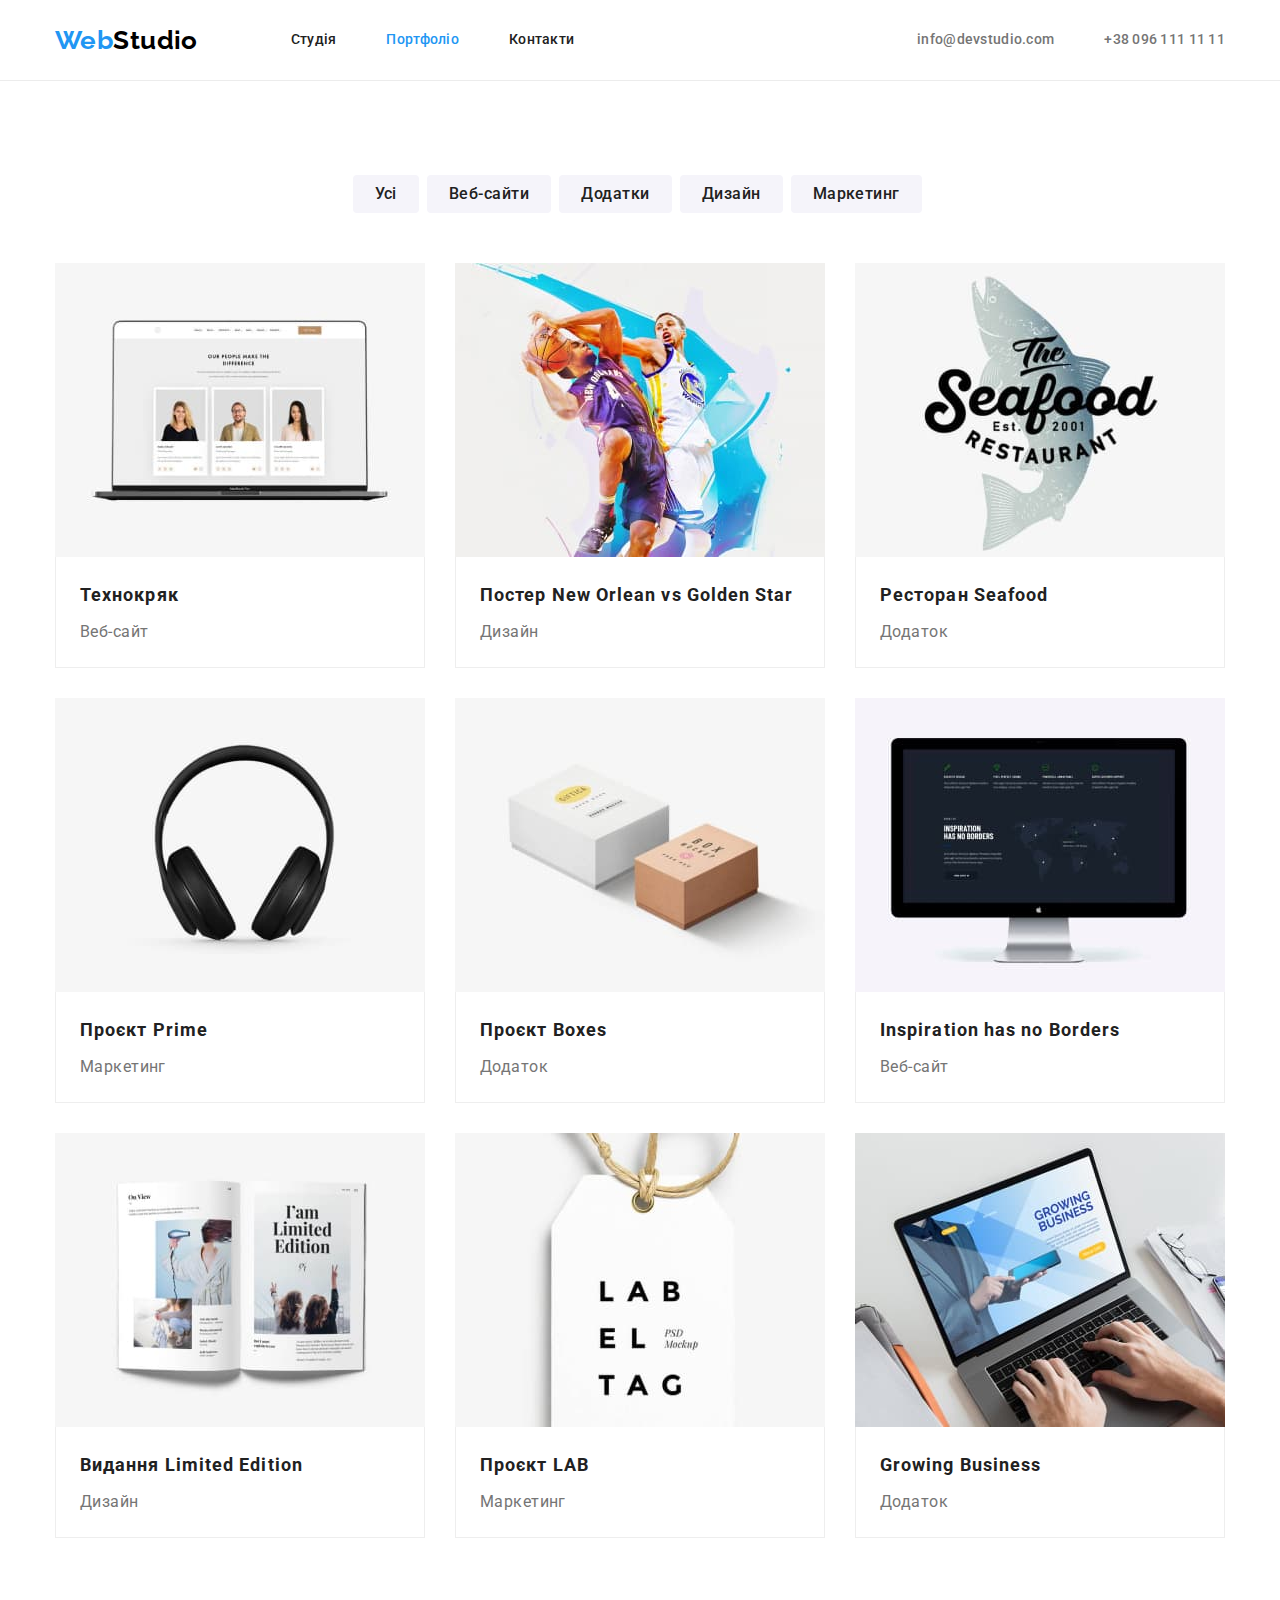
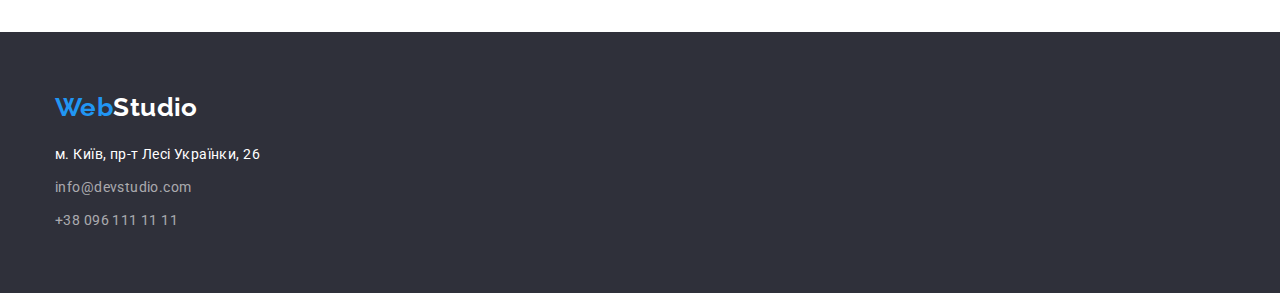
==== commit 68dc0a50: "додає відкличності зображенням" ====
--- a/portfolio.html
+++ b/portfolio.html
@@ -134,17 +134,20 @@
         </main>
     <!--Підвал проекту-->
     <footer class="footer">
-        <a class="logo-footer" href="./index.html"><span class="part-logo">Web</span>Studio</a>
-        <address>
-            <ul class="list contacts-footer">
-                <li><a href="https://goo.gl/maps/CPtrU1FHBa2aNyZL9" target="_blank" rel="noopener noreferrer nofollow">
-                        м. Київ, пр-т Лесі Українки, 26
-                    </a>
-                </li>
-                <li><a class="mail" href="mailto:info@devstudio.com">info@devstudio.com</a></li>
-                <li><a class="tel" href="tel:+380961111111">+38 096 111 11 11</a></li>
-            </ul>
-        </address>
+        <div class="container">
+            <a class="logo-footer" href="./index.html">
+                <span class="part-logo">Web</span>Studio</a>
+            <address>
+                <ul class="list contacts-footer">
+                    <li><a href="https://goo.gl/maps/CPtrU1FHBa2aNyZL9" target="_blank" rel="noopener noreferrer nofollow">
+                            м. Київ, пр-т Лесі Українки, 26
+                        </a>
+                    </li>
+                    <li><a class="mail" href="mailto:info@devstudio.com">info@devstudio.com</a></li>
+                    <li><a class="tel" href="tel:+380961111111">+38 096 111 11 11</a></li>
+                </ul>
+            </address>
+        </div>
     </footer>
 </body>
 </html>
--- a/css/styles.css
+++ b/css/styles.css
@@ -36,6 +36,10 @@
 
 a {
     text-decoration: none;
+}
+
+img {
+    max-width: 100%;
 }
 
 .list {
